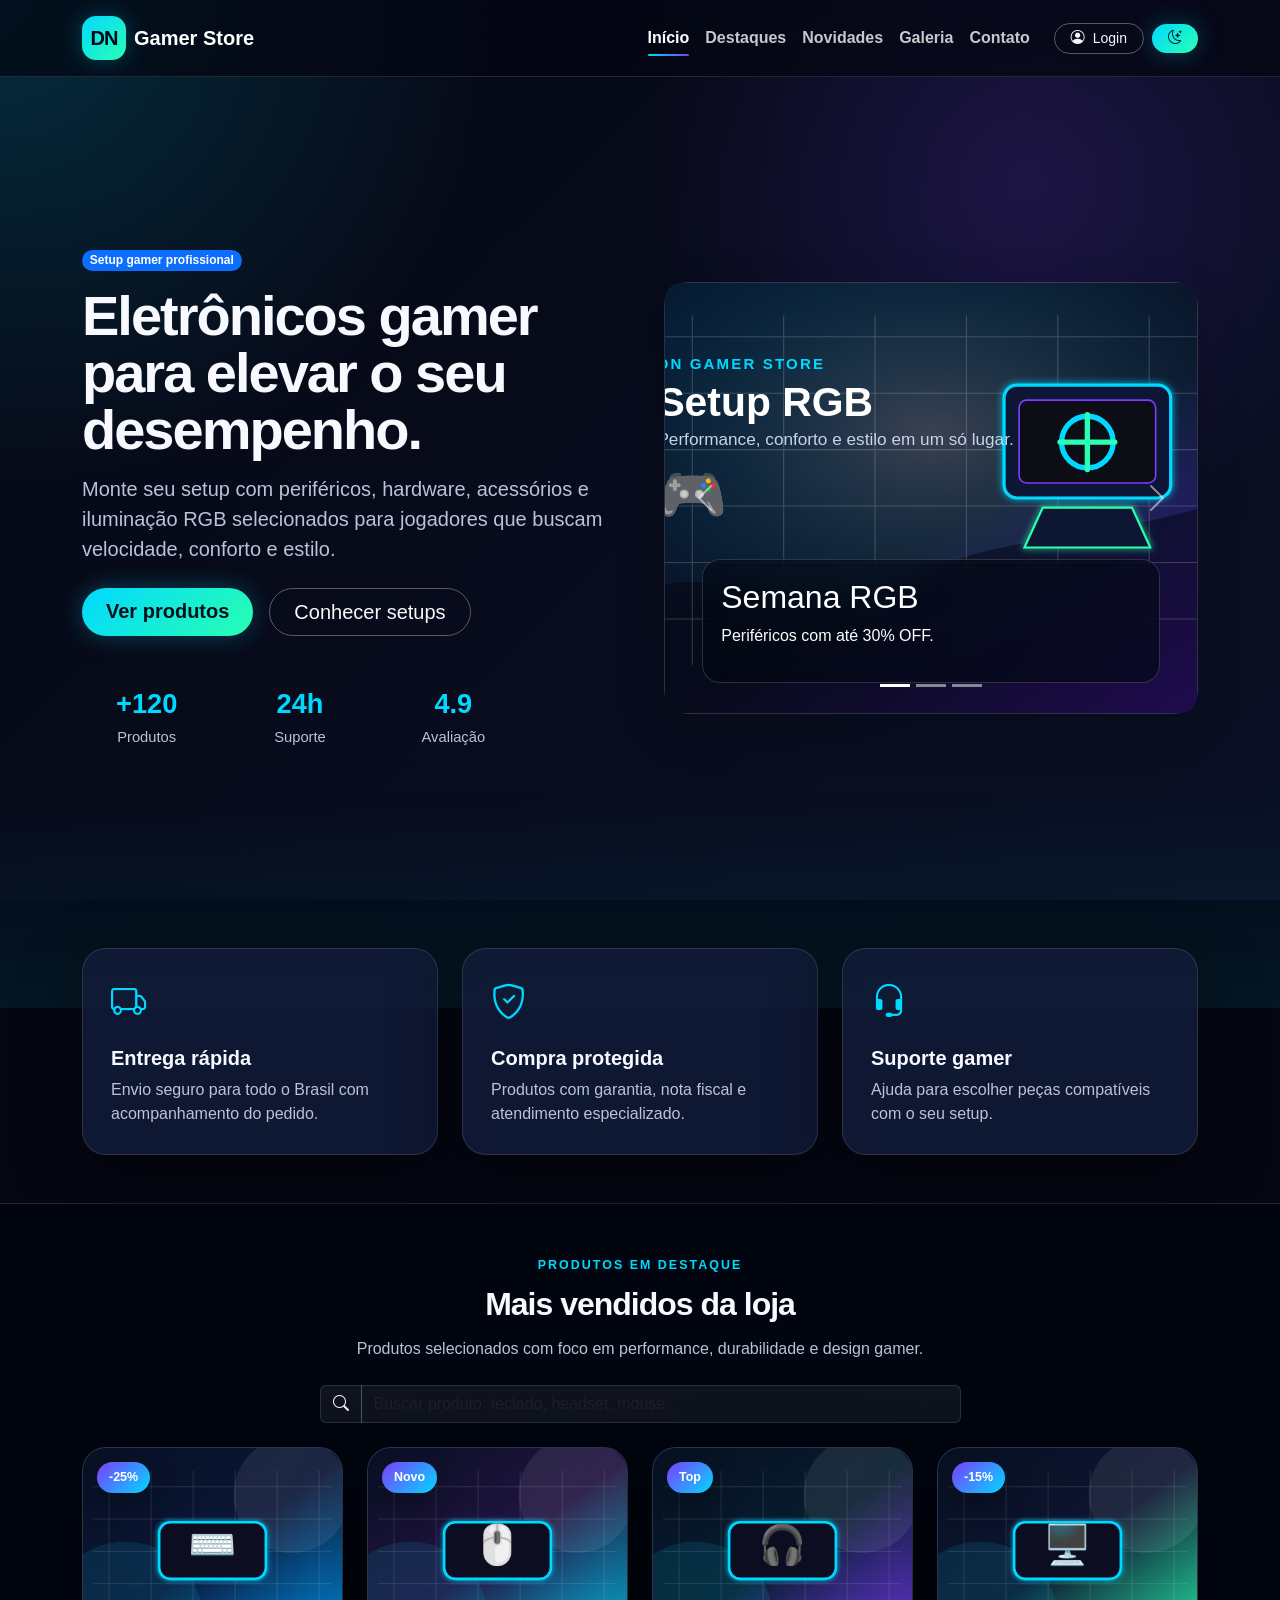
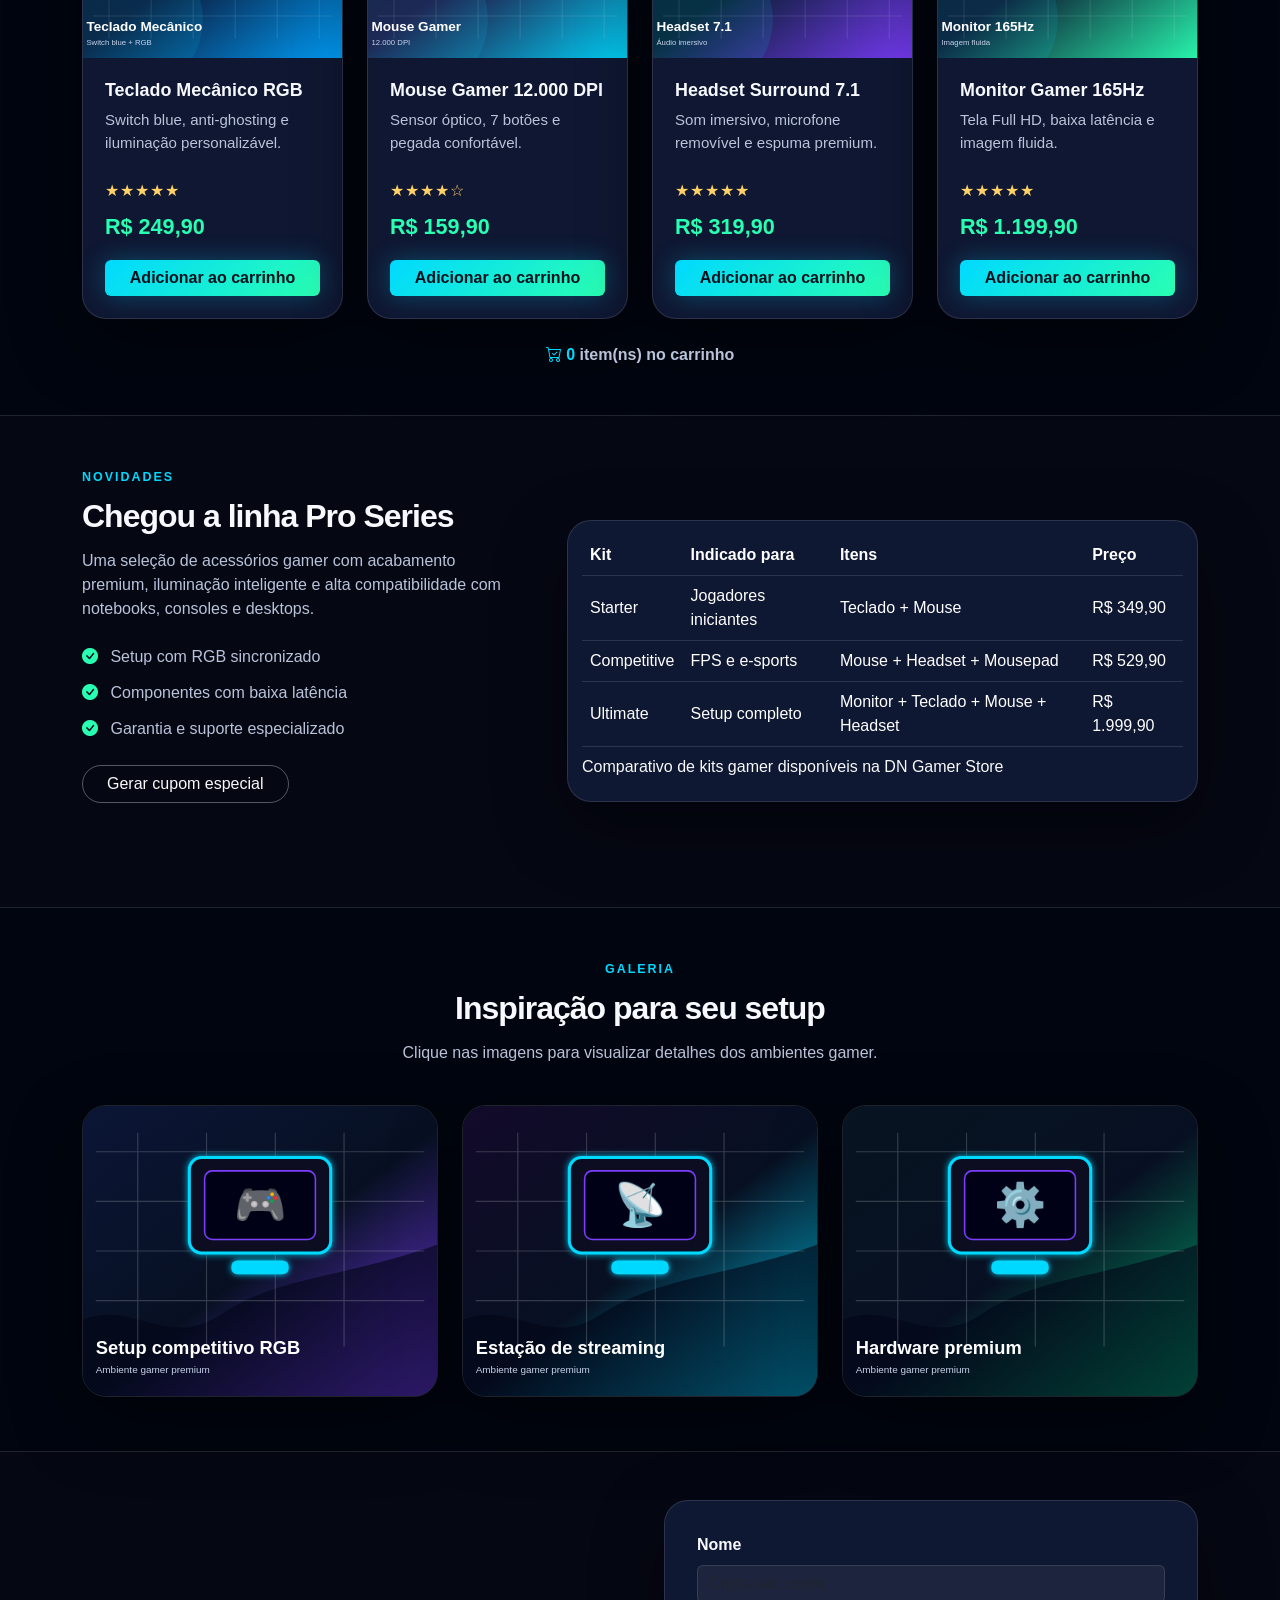
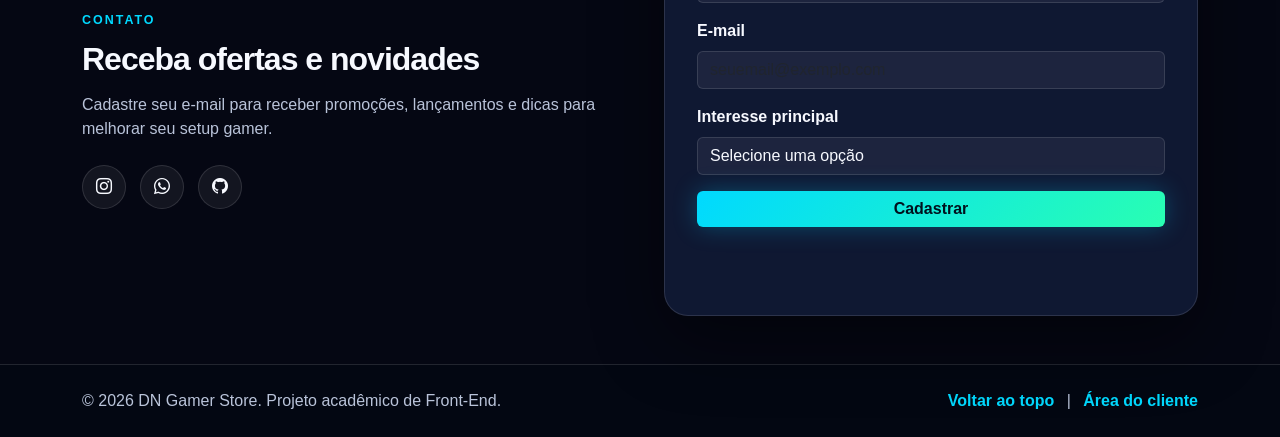
==== index.html @ 43bacdb2 "Projeto front-end e-commerce gamer" ====
<!DOCTYPE html>
<html lang="pt-BR">
<head>
  <meta charset="UTF-8" />
  <meta name="viewport" content="width=device-width, initial-scale=1.0" />
  <meta name="description" content="DN Gamer Store - e-commerce gamer de eletrônicos com periféricos, hardware, acessórios e setup premium." />
  <meta name="author" content="Jose Frederico da Costa Silva" />
  <title>DN Gamer Store | Eletrônicos Gamer</title>

  <!-- Bootstrap CSS -->
  <link href="https://cdn.jsdelivr.net/npm/bootstrap@5.3.3/dist/css/bootstrap.min.css" rel="stylesheet">

  <!-- Bootstrap Icons -->
  <link rel="stylesheet" href="https://cdn.jsdelivr.net/npm/bootstrap-icons@1.11.3/font/bootstrap-icons.min.css">

  <!-- CSS principal -->
  <link rel="stylesheet" href="assets/css/style.css" />
</head>
<body>
  <a class="skip-link" href="#conteudo-principal">Ir para o conteúdo principal</a>

  <!-- Cabeçalho e menu -->
  <header class="site-header fixed-top">
    <nav class="navbar navbar-expand-lg navbar-dark" aria-label="Menu principal">
      <div class="container">
        <a class="navbar-brand fw-bold d-flex align-items-center gap-2" href="index.html" aria-label="Página inicial DN Gamer Store">
          <span class="brand-icon">DN</span>
          <span>Gamer Store</span>
        </a>

        <button class="navbar-toggler" type="button" data-bs-toggle="collapse" data-bs-target="#menuPrincipal" aria-controls="menuPrincipal" aria-expanded="false" aria-label="Abrir menu">
          <span class="navbar-toggler-icon"></span>
        </button>

        <div class="collapse navbar-collapse" id="menuPrincipal">
          <ul class="navbar-nav ms-auto mb-2 mb-lg-0 align-items-lg-center">
            <li class="nav-item"><a class="nav-link active" aria-current="page" href="#inicio">Início</a></li>
            <li class="nav-item"><a class="nav-link" href="#destaques">Destaques</a></li>
            <li class="nav-item"><a class="nav-link" href="#novidades">Novidades</a></li>
            <li class="nav-item"><a class="nav-link" href="#galeria">Galeria</a></li>
            <li class="nav-item"><a class="nav-link" href="#contato">Contato</a></li>
            <li class="nav-item ms-lg-3">
              <a class="btn btn-outline-light btn-sm rounded-pill px-3" href="login.html"><i class="bi bi-person-circle me-1"></i> Login</a>
            </li>
            <li class="nav-item ms-lg-2 mt-2 mt-lg-0">
              <button class="btn btn-neon btn-sm rounded-pill px-3" id="btnTema" type="button" aria-label="Alternar tema"><i class="bi bi-moon-stars"></i></button>
            </li>
          </ul>
        </div>
      </div>
    </nav>
  </header>

  <main id="conteudo-principal">
    <!-- Banner / Hero -->
    <section id="inicio" class="hero-section min-vh-100 d-flex align-items-center">
      <div class="container py-5">
        <div class="row align-items-center g-5">
          <div class="col-lg-6 reveal">
            <span class="badge text-bg-primary rounded-pill mb-3">Setup gamer profissional</span>
            <h1 class="display-4 fw-bold hero-title">Eletrônicos gamer para elevar o seu desempenho.</h1>
            <p class="lead hero-text mt-3">Monte seu setup com periféricos, hardware, acessórios e iluminação RGB selecionados para jogadores que buscam velocidade, conforto e estilo.</p>
            <div class="d-flex flex-wrap gap-3 mt-4">
              <a href="#destaques" class="btn btn-neon btn-lg rounded-pill px-4">Ver produtos</a>
              <a href="#galeria" class="btn btn-outline-light btn-lg rounded-pill px-4">Conhecer setups</a>
            </div>
            <div class="row text-center mt-5 hero-stats">
              <div class="col-4">
                <strong>+120</strong>
                <span>Produtos</span>
              </div>
              <div class="col-4">
                <strong>24h</strong>
                <span>Suporte</span>
              </div>
              <div class="col-4">
                <strong>4.9</strong>
                <span>Avaliação</span>
              </div>
            </div>
          </div>

          <div class="col-lg-6 reveal delay-1">
            <div id="carouselBanner" class="carousel slide hero-carousel shadow-lg" data-bs-ride="carousel">
              <div class="carousel-indicators">
                <button type="button" data-bs-target="#carouselBanner" data-bs-slide-to="0" class="active" aria-current="true" aria-label="Slide 1"></button>
                <button type="button" data-bs-target="#carouselBanner" data-bs-slide-to="1" aria-label="Slide 2"></button>
                <button type="button" data-bs-target="#carouselBanner" data-bs-slide-to="2" aria-label="Slide 3"></button>
              </div>
              <div class="carousel-inner rounded-4 overflow-hidden">
                <div class="carousel-item active">
                  <img src="assets/img/banner-setup.svg" class="d-block w-100" alt="Setup gamer com monitor, teclado e iluminação neon">
                  <div class="carousel-caption text-start">
                    <h2>Semana RGB</h2>
                    <p>Periféricos com até 30% OFF.</p>
                  </div>
                </div>
                <div class="carousel-item">
                  <img src="assets/img/banner-hardware.svg" class="d-block w-100" alt="Hardware gamer com placa de vídeo e processador">
                  <div class="carousel-caption text-start">
                    <h2>Upgrade de performance</h2>
                    <p>Hardware para jogos competitivos.</p>
                  </div>
                </div>
                <div class="carousel-item">
                  <img src="assets/img/banner-acessorios.svg" class="d-block w-100" alt="Acessórios gamer premium com headset e mousepad">
                  <div class="carousel-caption text-start">
                    <h2>Conforto no setup</h2>
                    <p>Cadeiras, headsets e acessórios.</p>
                  </div>
                </div>
              </div>
              <button class="carousel-control-prev" type="button" data-bs-target="#carouselBanner" data-bs-slide="prev" aria-label="Slide anterior">
                <span class="carousel-control-prev-icon" aria-hidden="true"></span>
              </button>
              <button class="carousel-control-next" type="button" data-bs-target="#carouselBanner" data-bs-slide="next" aria-label="Próximo slide">
                <span class="carousel-control-next-icon" aria-hidden="true"></span>
              </button>
            </div>
          </div>
        </div>
      </div>
    </section>

    <!-- Benefícios -->
    <section class="benefits-section py-5">
      <div class="container">
        <div class="row g-4">
          <div class="col-md-4 reveal">
            <article class="benefit-card h-100">
              <i class="bi bi-truck"></i>
              <h3>Entrega rápida</h3>
              <p>Envio seguro para todo o Brasil com acompanhamento do pedido.</p>
            </article>
          </div>
          <div class="col-md-4 reveal delay-1">
            <article class="benefit-card h-100">
              <i class="bi bi-shield-check"></i>
              <h3>Compra protegida</h3>
              <p>Produtos com garantia, nota fiscal e atendimento especializado.</p>
            </article>
          </div>
          <div class="col-md-4 reveal delay-2">
            <article class="benefit-card h-100">
              <i class="bi bi-headset"></i>
              <h3>Suporte gamer</h3>
              <p>Ajuda para escolher peças compatíveis com o seu setup.</p>
            </article>
          </div>
        </div>
      </div>
    </section>

    <!-- Destaques -->
    <section id="destaques" class="py-5 section-dark">
      <div class="container">
        <div class="section-heading text-center reveal">
          <span class="section-kicker">Produtos em destaque</span>
          <h2>Mais vendidos da loja</h2>
          <p>Produtos selecionados com foco em performance, durabilidade e design gamer.</p>
        </div>

        <div class="row justify-content-center mt-4 mb-4 reveal">
          <div class="col-lg-7">
            <div class="input-group search-box">
              <span class="input-group-text"><i class="bi bi-search"></i></span>
              <input type="search" id="campoBusca" class="form-control" placeholder="Buscar produto: teclado, headset, mouse..." aria-label="Buscar produto">
            </div>
          </div>
        </div>

        <div class="row g-4" id="listaProdutos">
          <div class="col-md-6 col-lg-3 produto" data-nome="teclado mecânico rgb">
            <article class="product-card h-100">
              <span class="tag-sale">-25%</span>
              <img src="assets/img/produto-teclado.svg" alt="Teclado mecânico gamer RGB">
              <div class="product-body">
                <h3>Teclado Mecânico RGB</h3>
                <p>Switch blue, anti-ghosting e iluminação personalizável.</p>
                <div class="rating" aria-label="Avaliação 5 de 5">★★★★★</div>
                <div class="price">R$ 249,90</div>
                <button class="btn btn-neon w-100 btnComprar" data-produto="Teclado Mecânico RGB">Adicionar ao carrinho</button>
              </div>
            </article>
          </div>

          <div class="col-md-6 col-lg-3 produto" data-nome="mouse gamer dpi">
            <article class="product-card h-100">
              <span class="tag-sale">Novo</span>
              <img src="assets/img/produto-mouse.svg" alt="Mouse gamer com alta precisão">
              <div class="product-body">
                <h3>Mouse Gamer 12.000 DPI</h3>
                <p>Sensor óptico, 7 botões e pegada confortável.</p>
                <div class="rating" aria-label="Avaliação 4 de 5">★★★★☆</div>
                <div class="price">R$ 159,90</div>
                <button class="btn btn-neon w-100 btnComprar" data-produto="Mouse Gamer 12.000 DPI">Adicionar ao carrinho</button>
              </div>
            </article>
          </div>

          <div class="col-md-6 col-lg-3 produto" data-nome="headset gamer surround">
            <article class="product-card h-100">
              <span class="tag-sale">Top</span>
              <img src="assets/img/produto-headset.svg" alt="Headset gamer surround">
              <div class="product-body">
                <h3>Headset Surround 7.1</h3>
                <p>Som imersivo, microfone removível e espuma premium.</p>
                <div class="rating" aria-label="Avaliação 5 de 5">★★★★★</div>
                <div class="price">R$ 319,90</div>
                <button class="btn btn-neon w-100 btnComprar" data-produto="Headset Surround 7.1">Adicionar ao carrinho</button>
              </div>
            </article>
          </div>

          <div class="col-md-6 col-lg-3 produto" data-nome="monitor gamer 165hz">
            <article class="product-card h-100">
              <span class="tag-sale">-15%</span>
              <img src="assets/img/produto-monitor.svg" alt="Monitor gamer de alta taxa de atualização">
              <div class="product-body">
                <h3>Monitor Gamer 165Hz</h3>
                <p>Tela Full HD, baixa latência e imagem fluida.</p>
                <div class="rating" aria-label="Avaliação 5 de 5">★★★★★</div>
                <div class="price">R$ 1.199,90</div>
                <button class="btn btn-neon w-100 btnComprar" data-produto="Monitor Gamer 165Hz">Adicionar ao carrinho</button>
              </div>
            </article>
          </div>
        </div>

        <div class="text-center mt-4 carrinho-status reveal">
          <i class="bi bi-cart-check"></i>
          <span id="contadorCarrinho">0</span> item(ns) no carrinho
        </div>
      </div>
    </section>

    <!-- Novidades -->
    <section id="novidades" class="py-5 novidades-section">
      <div class="container">
        <div class="row align-items-center g-5">
          <div class="col-lg-5 reveal">
            <span class="section-kicker">Novidades</span>
            <h2>Chegou a linha Pro Series</h2>
            <p>Uma seleção de acessórios gamer com acabamento premium, iluminação inteligente e alta compatibilidade com notebooks, consoles e desktops.</p>
            <ul class="feature-list">
              <li><i class="bi bi-check-circle-fill"></i> Setup com RGB sincronizado</li>
              <li><i class="bi bi-check-circle-fill"></i> Componentes com baixa latência</li>
              <li><i class="bi bi-check-circle-fill"></i> Garantia e suporte especializado</li>
            </ul>
            <button class="btn btn-outline-light rounded-pill px-4" id="btnCupom">Gerar cupom especial</button>
            <p class="cupom mt-3" id="resultadoCupom" aria-live="polite"></p>
          </div>

          <div class="col-lg-7 reveal delay-1">
            <div class="table-responsive comparison-card">
              <table class="table table-dark table-hover align-middle mb-0">
                <caption class="text-light">Comparativo de kits gamer disponíveis na DN Gamer Store</caption>
                <thead>
                  <tr>
                    <th scope="col">Kit</th>
                    <th scope="col">Indicado para</th>
                    <th scope="col">Itens</th>
                    <th scope="col">Preço</th>
                  </tr>
                </thead>
                <tbody>
                  <tr>
                    <td>Starter</td>
                    <td>Jogadores iniciantes</td>
                    <td>Teclado + Mouse</td>
                    <td>R$ 349,90</td>
                  </tr>
                  <tr>
                    <td>Competitive</td>
                    <td>FPS e e-sports</td>
                    <td>Mouse + Headset + Mousepad</td>
                    <td>R$ 529,90</td>
                  </tr>
                  <tr>
                    <td>Ultimate</td>
                    <td>Setup completo</td>
                    <td>Monitor + Teclado + Mouse + Headset</td>
                    <td>R$ 1.999,90</td>
                  </tr>
                </tbody>
              </table>
            </div>
          </div>
        </div>
      </div>
    </section>

    <!-- Galeria -->
    <section id="galeria" class="py-5 section-dark">
      <div class="container">
        <div class="section-heading text-center reveal">
          <span class="section-kicker">Galeria</span>
          <h2>Inspiração para seu setup</h2>
          <p>Clique nas imagens para visualizar detalhes dos ambientes gamer.</p>
        </div>

        <div class="row g-4 mt-3 gallery-grid">
          <div class="col-sm-6 col-lg-4 reveal">
            <button class="gallery-item" data-bs-toggle="modal" data-bs-target="#modalGaleria" data-img="assets/img/galeria-1.svg" data-title="Setup competitivo RGB">
              <img src="assets/img/galeria-1.svg" alt="Setup competitivo com iluminação RGB">
            </button>
          </div>
          <div class="col-sm-6 col-lg-4 reveal delay-1">
            <button class="gallery-item" data-bs-toggle="modal" data-bs-target="#modalGaleria" data-img="assets/img/galeria-2.svg" data-title="Estação de streaming">
              <img src="assets/img/galeria-2.svg" alt="Estação gamer para streaming">
            </button>
          </div>
          <div class="col-sm-6 col-lg-4 reveal delay-2">
            <button class="gallery-item" data-bs-toggle="modal" data-bs-target="#modalGaleria" data-img="assets/img/galeria-3.svg" data-title="Hardware premium">
              <img src="assets/img/galeria-3.svg" alt="Hardware gamer premium com gabinete iluminado">
            </button>
          </div>
        </div>
      </div>
    </section>

    <!-- Contato / Newsletter -->
    <section id="contato" class="py-5 contact-section">
      <div class="container">
        <div class="row g-5 align-items-center">
          <div class="col-lg-6 reveal">
            <span class="section-kicker">Contato</span>
            <h2>Receba ofertas e novidades</h2>
            <p>Cadastre seu e-mail para receber promoções, lançamentos e dicas para melhorar seu setup gamer.</p>
            <div class="footer-social mt-4">
              <a href="#" aria-label="Instagram"><i class="bi bi-instagram"></i></a>
              <a href="#" aria-label="WhatsApp"><i class="bi bi-whatsapp"></i></a>
              <a href="#" aria-label="GitHub"><i class="bi bi-github"></i></a>
            </div>
          </div>
          <div class="col-lg-6 reveal delay-1">
            <form class="contact-form" id="formNewsletter" novalidate>
              <div class="mb-3">
                <label for="nomeNewsletter" class="form-label">Nome</label>
                <input type="text" class="form-control" id="nomeNewsletter" placeholder="Digite seu nome" required>
              </div>
              <div class="mb-3">
                <label for="emailNewsletter" class="form-label">E-mail</label>
                <input type="email" class="form-control" id="emailNewsletter" placeholder="seuemail@exemplo.com" required>
              </div>
              <div class="mb-3">
                <label for="preferencia" class="form-label">Interesse principal</label>
                <select id="preferencia" class="form-select" required>
                  <option value="">Selecione uma opção</option>
                  <option>Periféricos</option>
                  <option>Hardware</option>
                  <option>Monitores</option>
                  <option>Acessórios</option>
                </select>
              </div>
              <button type="submit" class="btn btn-neon w-100">Cadastrar</button>
              <p class="form-message mt-3" id="mensagemNewsletter" aria-live="polite"></p>
            </form>
          </div>
        </div>
      </div>
    </section>
  </main>

  <!-- Rodapé -->
  <footer class="site-footer py-4">
    <div class="container">
      <div class="row align-items-center g-3">
        <div class="col-md-6">
          <p class="mb-0">&copy; <span id="anoAtual"></span> DN Gamer Store. Projeto acadêmico de Front-End.</p>
        </div>
        <div class="col-md-6 text-md-end">
          <a href="#inicio" class="footer-link">Voltar ao topo</a>
          <span class="mx-2">|</span>
          <a href="login.html" class="footer-link">Área do cliente</a>
        </div>
      </div>
    </div>
  </footer>

  <!-- Modal da galeria -->
  <div class="modal fade" id="modalGaleria" tabindex="-1" aria-labelledby="tituloModalGaleria" aria-hidden="true">
    <div class="modal-dialog modal-dialog-centered modal-lg">
      <div class="modal-content modal-dark">
        <div class="modal-header">
          <h2 class="modal-title fs-5" id="tituloModalGaleria">Detalhe do setup</h2>
          <button type="button" class="btn-close btn-close-white" data-bs-dismiss="modal" aria-label="Fechar"></button>
        </div>
        <div class="modal-body">
          <img src="assets/img/galeria-1.svg" alt="Imagem ampliada do setup gamer" id="imagemModal" class="img-fluid rounded-3">
        </div>
      </div>
    </div>
  </div>

  <!-- Toast de feedback -->
  <div class="toast-container position-fixed bottom-0 end-0 p-3">
    <div id="toastFeedback" class="toast toast-dark" role="alert" aria-live="assertive" aria-atomic="true">
      <div class="toast-header">
        <strong class="me-auto">DN Gamer Store</strong>
        <small>agora</small>
        <button type="button" class="btn-close" data-bs-dismiss="toast" aria-label="Fechar"></button>
      </div>
      <div class="toast-body" id="toastMensagem">Produto adicionado ao carrinho.</div>
    </div>
  </div>

  <button id="btnTopo" class="btn btn-neon btn-topo" aria-label="Voltar ao topo"><i class="bi bi-arrow-up"></i></button>

  <!-- JQuery -->
  <script src="https://code.jquery.com/jquery-3.7.1.min.js"></script>

  <!-- Bootstrap JS -->
  <script src="https://cdn.jsdelivr.net/npm/bootstrap@5.3.3/dist/js/bootstrap.bundle.min.js"></script>

  <!-- JavaScript principal -->
  <script src="assets/js/script.js"></script>
</body>
</html>
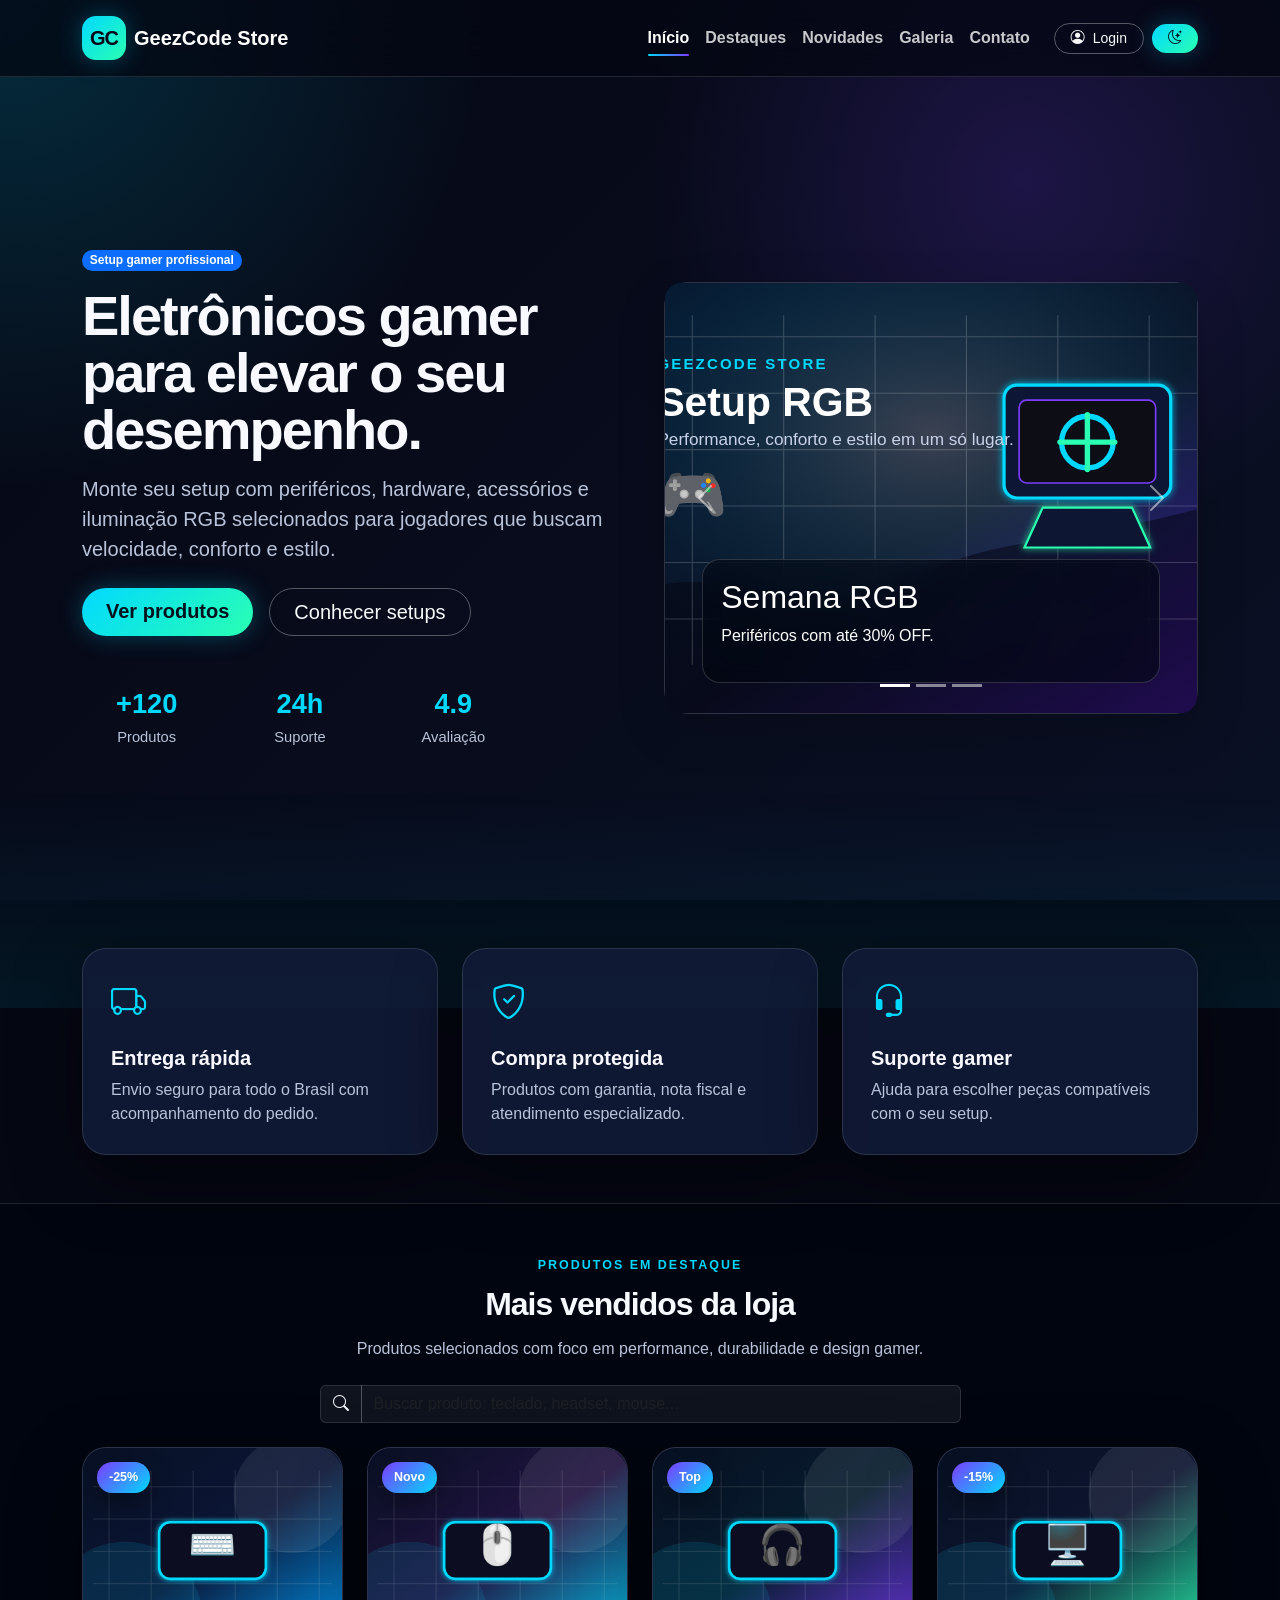
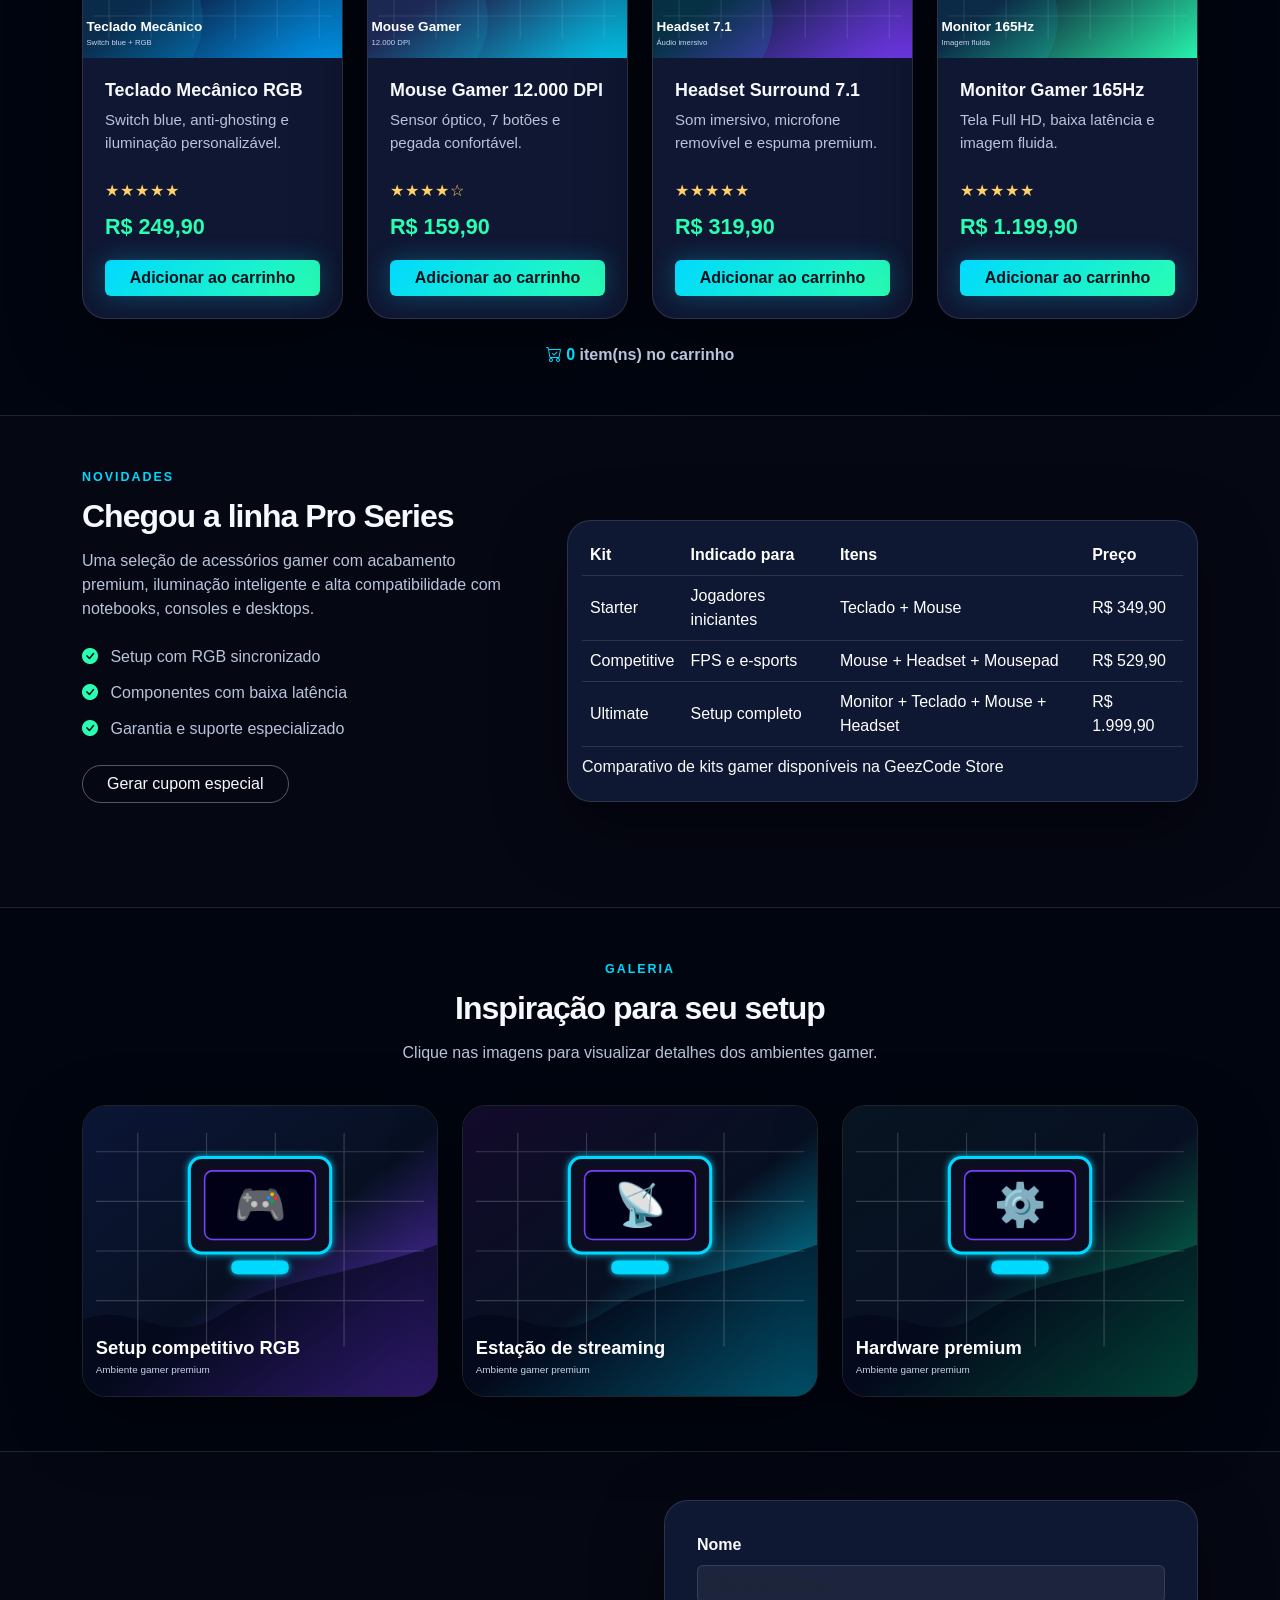
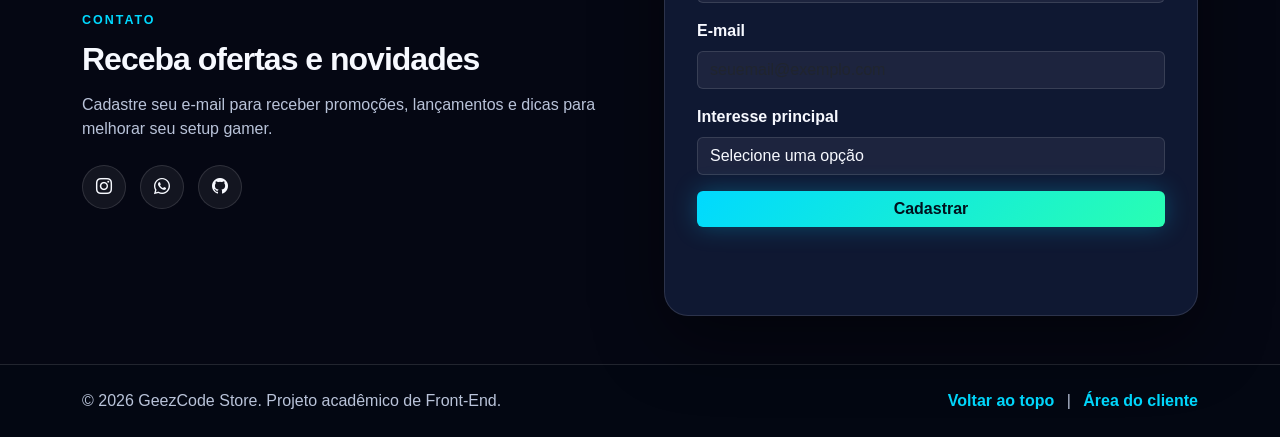
==== commit 34d69e5e: "Atualiza identidade e documentacao do projeto" ====
--- a/index.html
+++ b/index.html
@@ -3,9 +3,17 @@
 <head>
   <meta charset="UTF-8" />
   <meta name="viewport" content="width=device-width, initial-scale=1.0" />
-  <meta name="description" content="DN Gamer Store - e-commerce gamer de eletrônicos com periféricos, hardware, acessórios e setup premium." />
+  <meta name="description" content="GeezCode Store - e-commerce gamer de eletrônicos com periféricos, hardware, acessórios e setup premium." />
+  <meta name="keywords" content="e-commerce gamer, eletrônicos gamer, periféricos, hardware, setup gamer, Bootstrap, Front-End" />
   <meta name="author" content="Jose Frederico da Costa Silva" />
-  <title>DN Gamer Store | Eletrônicos Gamer</title>
+  <meta name="theme-color" content="#050713" />
+  <meta property="og:title" content="GeezCode Store | Eletrônicos Gamer" />
+  <meta property="og:description" content="Projeto Front-End de e-commerce gamer com home, login, carousel, galeria, formulários e interatividade." />
+  <meta property="og:type" content="website" />
+  <meta property="og:url" content="https://silva0l.github.io/geezcode-store/" />
+  <title>GeezCode Store | Eletrônicos Gamer</title>
+  <link rel="canonical" href="https://silva0l.github.io/geezcode-store/" />
+  <link rel="icon" href="assets/img/favicon.svg" type="image/svg+xml" />
 
   <!-- Bootstrap CSS -->
   <link href="https://cdn.jsdelivr.net/npm/bootstrap@5.3.3/dist/css/bootstrap.min.css" rel="stylesheet">
@@ -23,9 +31,9 @@
   <header class="site-header fixed-top">
     <nav class="navbar navbar-expand-lg navbar-dark" aria-label="Menu principal">
       <div class="container">
-        <a class="navbar-brand fw-bold d-flex align-items-center gap-2" href="index.html" aria-label="Página inicial DN Gamer Store">
-          <span class="brand-icon">DN</span>
-          <span>Gamer Store</span>
+        <a class="navbar-brand fw-bold d-flex align-items-center gap-2" href="index.html" aria-label="Página inicial GeezCode Store">
+          <span class="brand-icon">GC</span>
+          <span>GeezCode Store</span>
         </a>
 
         <button class="navbar-toggler" type="button" data-bs-toggle="collapse" data-bs-target="#menuPrincipal" aria-controls="menuPrincipal" aria-expanded="false" aria-label="Abrir menu">
@@ -227,6 +235,8 @@
           </div>
         </div>
 
+        <p class="text-center search-empty mt-4 d-none" id="mensagemBusca" aria-live="polite">Nenhum produto encontrado com esse termo.</p>
+
         <div class="text-center mt-4 carrinho-status reveal">
           <i class="bi bi-cart-check"></i>
           <span id="contadorCarrinho">0</span> item(ns) no carrinho
@@ -254,7 +264,7 @@
           <div class="col-lg-7 reveal delay-1">
             <div class="table-responsive comparison-card">
               <table class="table table-dark table-hover align-middle mb-0">
-                <caption class="text-light">Comparativo de kits gamer disponíveis na DN Gamer Store</caption>
+                <caption class="text-light">Comparativo de kits gamer disponíveis na GeezCode Store</caption>
                 <thead>
                   <tr>
                     <th scope="col">Kit</th>
@@ -367,7 +377,7 @@
     <div class="container">
       <div class="row align-items-center g-3">
         <div class="col-md-6">
-          <p class="mb-0">&copy; <span id="anoAtual"></span> DN Gamer Store. Projeto acadêmico de Front-End.</p>
+          <p class="mb-0">&copy; <span id="anoAtual"></span> GeezCode Store. Projeto acadêmico de Front-End.</p>
         </div>
         <div class="col-md-6 text-md-end">
           <a href="#inicio" class="footer-link">Voltar ao topo</a>
@@ -397,7 +407,7 @@
   <div class="toast-container position-fixed bottom-0 end-0 p-3">
     <div id="toastFeedback" class="toast toast-dark" role="alert" aria-live="assertive" aria-atomic="true">
       <div class="toast-header">
-        <strong class="me-auto">DN Gamer Store</strong>
+        <strong class="me-auto">GeezCode Store</strong>
         <small>agora</small>
         <button type="button" class="btn-close" data-bs-dismiss="toast" aria-label="Fechar"></button>
       </div>
--- a/assets/css/style.css
+++ b/assets/css/style.css
@@ -0,0 +1,697 @@
+:root {
+  --bg-primary: #050713;
+  --bg-secondary: #0a1024;
+  --bg-card: rgba(18, 27, 56, 0.86);
+  --text-primary: #f7f9ff;
+  --text-secondary: #b9c3d9;
+  --neon-blue: #00d9ff;
+  --neon-purple: #7c3cff;
+  --neon-green: #29ffb2;
+  --border-soft: rgba(255, 255, 255, 0.12);
+  --shadow-neon: 0 0 25px rgba(0, 217, 255, 0.28);
+  --shadow-card: 0 24px 70px rgba(0, 0, 0, 0.45);
+  --radius-large: 24px;
+  --font-main: "Segoe UI", Roboto, Arial, sans-serif;
+}
+
+body.light-theme {
+  --bg-primary: #f3f7ff;
+  --bg-secondary: #ffffff;
+  --bg-card: rgba(255, 255, 255, 0.92);
+  --text-primary: #07111f;
+  --text-secondary: #425068;
+  --border-soft: rgba(7, 17, 31, 0.12);
+  --shadow-card: 0 24px 70px rgba(47, 78, 120, 0.18);
+}
+
+* {
+  box-sizing: border-box;
+}
+
+html {
+  scroll-behavior: smooth;
+  overflow-x: hidden;
+}
+
+body {
+  margin: 0;
+  font-family: var(--font-main);
+  background: var(--bg-primary);
+  color: var(--text-primary);
+  overflow-x: hidden;
+}
+
+body::before {
+  content: "";
+  position: fixed;
+  inset: 0;
+  z-index: -2;
+  background:
+    radial-gradient(circle at top left, rgba(0, 217, 255, 0.18), transparent 32%),
+    radial-gradient(circle at 80% 20%, rgba(124, 60, 255, 0.18), transparent 30%),
+    linear-gradient(135deg, var(--bg-primary), var(--bg-secondary));
+}
+
+img {
+  max-width: 100%;
+  display: block;
+}
+
+section {
+  scroll-margin-top: 90px;
+}
+
+.skip-link {
+  position: absolute;
+  top: -60px;
+  left: 16px;
+  z-index: 9999;
+  background: var(--neon-blue);
+  color: #00111d;
+  padding: 10px 14px;
+  border-radius: 12px;
+  font-weight: 700;
+  transition: top 0.2s ease;
+}
+
+.skip-link:focus {
+  top: 16px;
+}
+
+/* Cabeçalho */
+.site-header {
+  background: rgba(5, 7, 19, 0.76);
+  backdrop-filter: blur(18px);
+  border-bottom: 1px solid var(--border-soft);
+}
+
+.navbar {
+  min-height: 76px;
+}
+
+.brand-icon {
+  width: 44px;
+  height: 44px;
+  border-radius: 14px;
+  display: inline-flex;
+  align-items: center;
+  justify-content: center;
+  color: #020617;
+  background: linear-gradient(135deg, var(--neon-blue), var(--neon-green));
+  box-shadow: var(--shadow-neon);
+  font-weight: 900;
+  letter-spacing: -1px;
+}
+
+.navbar-dark .navbar-nav .nav-link {
+  color: rgba(255, 255, 255, 0.78);
+  font-weight: 600;
+  position: relative;
+}
+
+.navbar-dark .navbar-nav .nav-link:hover,
+.navbar-dark .navbar-nav .nav-link.active {
+  color: #ffffff;
+}
+
+.navbar-dark .navbar-nav .nav-link::after {
+  content: "";
+  position: absolute;
+  left: 8px;
+  right: 8px;
+  bottom: 2px;
+  height: 2px;
+  border-radius: 10px;
+  background: linear-gradient(90deg, var(--neon-blue), var(--neon-purple));
+  transform: scaleX(0);
+  transform-origin: left;
+  transition: transform 0.25s ease;
+}
+
+.navbar-dark .navbar-nav .nav-link:hover::after,
+.navbar-dark .navbar-nav .nav-link.active::after {
+  transform: scaleX(1);
+}
+
+.btn-neon {
+  color: #00111d;
+  border: 0;
+  background: linear-gradient(135deg, var(--neon-blue), var(--neon-green));
+  font-weight: 800;
+  box-shadow: var(--shadow-neon);
+  transition: transform 0.2s ease, box-shadow 0.2s ease, filter 0.2s ease;
+}
+
+.btn-neon:hover {
+  color: #00111d;
+  transform: translateY(-2px);
+  filter: brightness(1.07);
+  box-shadow: 0 0 35px rgba(0, 217, 255, 0.38);
+}
+
+.btn-outline-light {
+  border-color: rgba(255, 255, 255, 0.32);
+}
+
+/* Hero */
+.hero-section {
+  padding-top: 96px;
+  position: relative;
+}
+
+.hero-section::after {
+  content: "";
+  position: absolute;
+  inset: auto -10% -12% -10%;
+  height: 220px;
+  background: linear-gradient(180deg, transparent, rgba(0, 217, 255, 0.08));
+  z-index: -1;
+}
+
+.hero-title {
+  letter-spacing: -2px;
+  line-height: 1.02;
+}
+
+.hero-text {
+  color: var(--text-secondary);
+  max-width: 620px;
+}
+
+.hero-stats {
+  max-width: 460px;
+}
+
+.hero-stats strong {
+  display: block;
+  font-size: 1.7rem;
+  color: var(--neon-blue);
+}
+
+.hero-stats span {
+  color: var(--text-secondary);
+  font-size: 0.92rem;
+}
+
+.hero-carousel {
+  border-radius: var(--radius-large);
+  border: 1px solid var(--border-soft);
+  background: rgba(255, 255, 255, 0.04);
+}
+
+.hero-carousel .carousel-item img {
+  min-height: 430px;
+  object-fit: cover;
+}
+
+.carousel-caption {
+  left: 7%;
+  right: 7%;
+  bottom: 7%;
+  padding: 18px;
+  border-radius: 18px;
+  background: rgba(3, 7, 18, 0.62);
+  backdrop-filter: blur(12px);
+  border: 1px solid rgba(255, 255, 255, 0.16);
+}
+
+/* Seções comuns */
+.section-dark {
+  background: rgba(1, 5, 14, 0.62);
+  border-top: 1px solid var(--border-soft);
+  border-bottom: 1px solid var(--border-soft);
+}
+
+.section-heading {
+  max-width: 760px;
+  margin: 0 auto;
+}
+
+.section-heading h2,
+.novidades-section h2,
+.contact-section h2,
+.login-presentation h1 {
+  font-weight: 900;
+  letter-spacing: -1px;
+  margin-bottom: 14px;
+}
+
+.section-heading p,
+.novidades-section p,
+.contact-section p,
+.login-presentation p {
+  color: var(--text-secondary);
+}
+
+.section-kicker {
+  display: inline-block;
+  color: var(--neon-blue);
+  font-weight: 900;
+  text-transform: uppercase;
+  letter-spacing: 2px;
+  font-size: 0.78rem;
+  margin-bottom: 10px;
+}
+
+/* Benefícios */
+.benefit-card,
+.product-card,
+.contact-form,
+.login-card,
+.comparison-card {
+  border: 1px solid var(--border-soft);
+  background: var(--bg-card);
+  box-shadow: var(--shadow-card);
+  border-radius: var(--radius-large);
+}
+
+.benefit-card {
+  padding: 28px;
+  transition: transform 0.25s ease, border-color 0.25s ease;
+}
+
+.benefit-card:hover {
+  transform: translateY(-8px);
+  border-color: rgba(0, 217, 255, 0.5);
+}
+
+.benefit-card i {
+  font-size: 2.2rem;
+  color: var(--neon-blue);
+}
+
+.benefit-card h3 {
+  margin-top: 16px;
+  font-size: 1.25rem;
+  font-weight: 800;
+}
+
+.benefit-card p {
+  color: var(--text-secondary);
+  margin-bottom: 0;
+}
+
+/* Produtos */
+.search-box .input-group-text,
+.search-box .form-control,
+.login-card .input-group-text,
+.login-card .form-control,
+.contact-form .form-control,
+.contact-form .form-select {
+  color: var(--text-primary);
+  background: rgba(255, 255, 255, 0.06);
+  border-color: var(--border-soft);
+}
+
+.search-box .form-control:focus,
+.login-card .form-control:focus,
+.contact-form .form-control:focus,
+.contact-form .form-select:focus {
+  border-color: var(--neon-blue);
+  box-shadow: 0 0 0 0.25rem rgba(0, 217, 255, 0.16);
+}
+
+.product-card {
+  position: relative;
+  overflow: hidden;
+  transition: transform 0.25s ease, border-color 0.25s ease;
+}
+
+.product-card:hover {
+  transform: translateY(-10px);
+  border-color: rgba(0, 217, 255, 0.55);
+}
+
+.product-card img {
+  width: 100%;
+  height: 210px;
+  object-fit: cover;
+  background: rgba(255, 255, 255, 0.04);
+}
+
+.product-body {
+  padding: 22px;
+}
+
+.product-body h3 {
+  font-size: 1.12rem;
+  font-weight: 850;
+}
+
+.product-body p {
+  min-height: 54px;
+  color: var(--text-secondary);
+  font-size: 0.94rem;
+}
+
+.rating {
+  color: #ffd166;
+  letter-spacing: 1px;
+  margin-bottom: 8px;
+}
+
+.price {
+  font-size: 1.35rem;
+  font-weight: 900;
+  color: var(--neon-green);
+  margin-bottom: 16px;
+}
+
+.tag-sale {
+  position: absolute;
+  top: 14px;
+  left: 14px;
+  z-index: 2;
+  padding: 6px 12px;
+  border-radius: 999px;
+  background: linear-gradient(135deg, var(--neon-purple), var(--neon-blue));
+  color: #fff;
+  font-size: 0.78rem;
+  font-weight: 900;
+  box-shadow: 0 10px 26px rgba(0, 0, 0, 0.35);
+}
+
+.carrinho-status {
+  color: var(--text-secondary);
+  font-weight: 700;
+}
+
+.carrinho-status i,
+.carrinho-status span {
+  color: var(--neon-blue);
+}
+
+.search-empty {
+  color: var(--text-secondary);
+  font-weight: 700;
+}
+
+/* Novidades */
+.feature-list {
+  padding-left: 0;
+  list-style: none;
+  margin: 24px 0;
+}
+
+.feature-list li {
+  margin-bottom: 12px;
+  color: var(--text-secondary);
+}
+
+.feature-list i {
+  color: var(--neon-green);
+  margin-right: 8px;
+}
+
+.comparison-card {
+  padding: 14px;
+  overflow: hidden;
+}
+
+.table-dark {
+  --bs-table-bg: transparent;
+  --bs-table-border-color: rgba(255, 255, 255, 0.12);
+}
+
+.cupom {
+  min-height: 24px;
+  color: var(--neon-green) !important;
+  font-weight: 800;
+}
+
+/* Galeria */
+.gallery-item {
+  border: 0;
+  padding: 0;
+  width: 100%;
+  overflow: hidden;
+  border-radius: var(--radius-large);
+  background: transparent;
+  box-shadow: var(--shadow-card);
+  border: 1px solid var(--border-soft);
+  cursor: pointer;
+}
+
+.gallery-item img {
+  width: 100%;
+  height: 290px;
+  object-fit: cover;
+  transition: transform 0.35s ease, filter 0.35s ease;
+}
+
+.gallery-item:hover img {
+  transform: scale(1.06);
+  filter: saturate(1.18) contrast(1.08);
+}
+
+.modal-dark {
+  color: var(--text-primary);
+  background: #090f22;
+  border: 1px solid var(--border-soft);
+}
+
+/* Contato */
+.contact-form {
+  padding: 32px;
+}
+
+.form-label {
+  font-weight: 700;
+}
+
+.form-message {
+  min-height: 24px;
+  font-weight: 700;
+}
+
+.message-success {
+  color: var(--neon-green) !important;
+}
+
+.message-error {
+  color: #ff7b7b !important;
+}
+
+.footer-social {
+  display: flex;
+  gap: 14px;
+}
+
+.footer-social a {
+  width: 44px;
+  height: 44px;
+  display: inline-flex;
+  align-items: center;
+  justify-content: center;
+  border-radius: 50%;
+  color: var(--text-primary);
+  border: 1px solid var(--border-soft);
+  background: rgba(255, 255, 255, 0.06);
+  transition: transform 0.2s ease, background 0.2s ease;
+}
+
+.footer-social a:hover {
+  transform: translateY(-3px);
+  color: #00111d;
+  background: var(--neon-blue);
+}
+
+/* Login */
+.login-main {
+  padding-top: 96px;
+}
+
+.login-page::before {
+  background:
+    radial-gradient(circle at 10% 30%, rgba(0, 217, 255, 0.22), transparent 32%),
+    radial-gradient(circle at 90% 40%, rgba(124, 60, 255, 0.2), transparent 30%),
+    linear-gradient(135deg, #050713, #0b122b);
+}
+
+.login-presentation {
+  max-width: 620px;
+}
+
+.login-presentation h1 {
+  font-size: clamp(2.2rem, 4.8vw, 4.5rem);
+}
+
+.login-highlights {
+  display: flex;
+  flex-wrap: wrap;
+  gap: 12px;
+  margin-top: 28px;
+}
+
+.login-highlights div {
+  padding: 10px 14px;
+  border: 1px solid var(--border-soft);
+  border-radius: 999px;
+  background: rgba(255, 255, 255, 0.06);
+  color: var(--text-secondary);
+  font-weight: 700;
+}
+
+.login-highlights i {
+  color: var(--neon-blue);
+  margin-right: 6px;
+}
+
+.login-card {
+  padding: 34px;
+}
+
+.login-card .brand-icon {
+  display: flex;
+}
+
+.login-card hr {
+  border-color: var(--border-soft);
+  margin: 28px 0;
+}
+
+.login-link,
+.footer-link {
+  color: var(--neon-blue);
+  text-decoration: none;
+  font-weight: 700;
+}
+
+.login-link:hover,
+.footer-link:hover {
+  color: var(--neon-green);
+}
+
+.form-check-input:checked {
+  background-color: var(--neon-blue);
+  border-color: var(--neon-blue);
+}
+
+/* Rodapé */
+.site-footer {
+  color: var(--text-secondary);
+  background: #030712;
+  border-top: 1px solid var(--border-soft);
+}
+
+.btn-topo {
+  position: fixed;
+  right: 22px;
+  bottom: 22px;
+  width: 48px;
+  height: 48px;
+  border-radius: 50%;
+  z-index: 999;
+  display: none;
+  align-items: center;
+  justify-content: center;
+}
+
+.toast-dark .toast-header {
+  color: var(--text-primary);
+  background: #10182e;
+  border-bottom: 1px solid var(--border-soft);
+}
+
+.toast-dark .toast-body {
+  color: var(--text-primary);
+  background: #080d1c;
+}
+
+/* Animação */
+.reveal {
+  opacity: 0;
+  transform: translateY(32px);
+  transition: opacity 0.7s ease, transform 0.7s ease;
+}
+
+.reveal.active {
+  opacity: 1;
+  transform: translateY(0);
+}
+
+.delay-1 {
+  transition-delay: 0.12s;
+}
+
+.delay-2 {
+  transition-delay: 0.22s;
+}
+
+/* Media queries */
+@media (max-width: 991.98px) {
+  .navbar-collapse {
+    padding: 16px 0;
+  }
+
+  .hero-section,
+  .login-main {
+    padding-top: 110px;
+  }
+
+  .hero-title {
+    font-size: 3rem;
+  }
+
+  .hero-carousel .carousel-item img {
+    min-height: 340px;
+  }
+
+  .carousel-caption {
+    position: static;
+    border-radius: 0;
+  }
+}
+
+@media (max-width: 767.98px) {
+  .hero-title {
+    font-size: 2.45rem;
+    letter-spacing: -1px;
+  }
+
+  .hero-stats strong {
+    font-size: 1.35rem;
+  }
+
+  .product-card img,
+  .gallery-item img {
+    height: 230px;
+  }
+
+  .contact-form,
+  .login-card {
+    padding: 24px;
+  }
+
+  .footer-social {
+    justify-content: center;
+  }
+}
+
+@media (max-width: 575.98px) {
+  .hero-section,
+  .login-main {
+    padding-top: 96px;
+  }
+
+  .hero-title {
+    font-size: 2.1rem;
+  }
+
+  .brand-icon {
+    width: 40px;
+    height: 40px;
+  }
+
+  .hero-stats {
+    font-size: 0.9rem;
+  }
+
+  .btn-lg {
+    width: 100%;
+  }
+
+  .comparison-card {
+    padding: 8px;
+  }
+}
